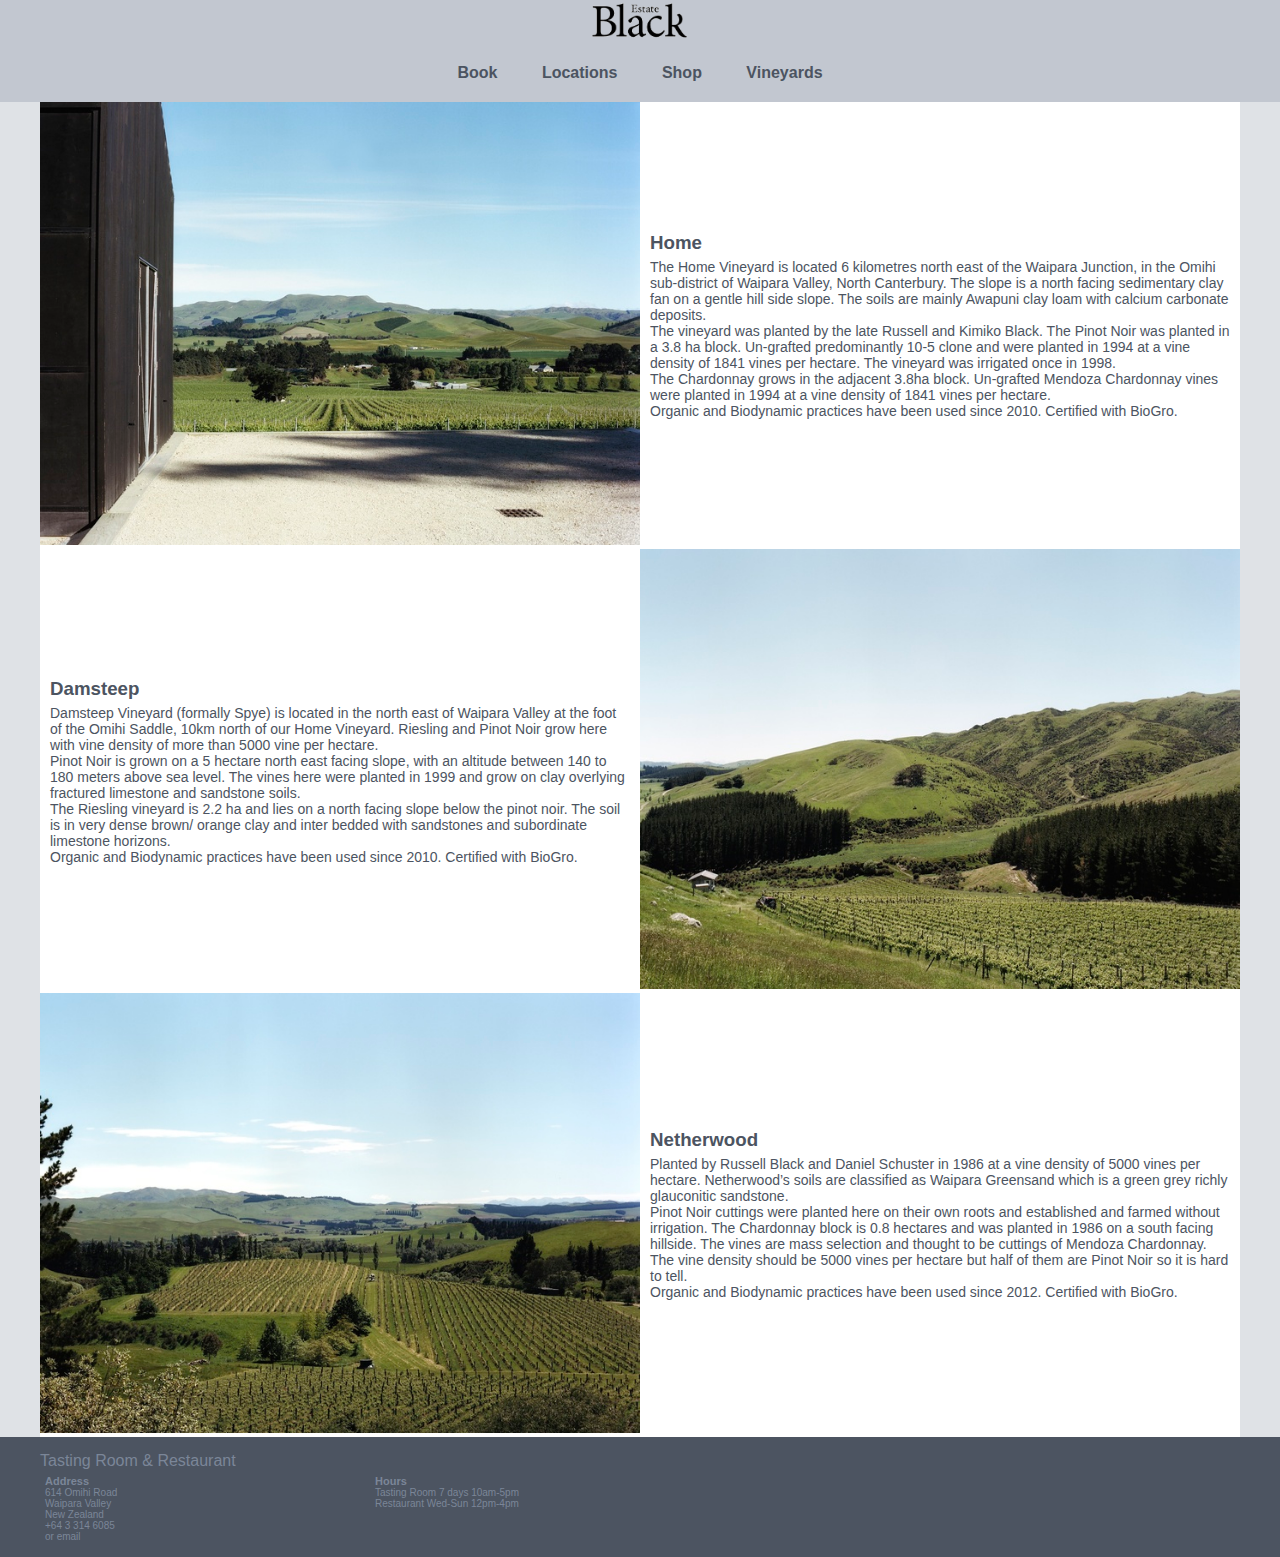
==== vineyards.html @ a9673de6 "Vineyard page created" ====
<!DOCTYPE html>
<html>
	<head>
		<meta charset="utf-8">
		<title>Vineyards</title>
		<meta name="viewport" content="width=device-width, initial-scale=1.0, user-scalable=no">
		<link rel="stylesheet" href="css/style.css" />
	</head>
	<body>
		<header id="header">
			<div id="logo">
				<a href="index.html">
					<img src="images/logoTran.png" alt="Logo" />
				</a>
			</div>
			<nav id="mainNav">
				<ul>
					<li class="dropdown">
						<button class="dropbtn">Book</button>
						<div class="dropdown-content">
    					<a href="">Table</a>
    					<a href="">Accommodation</a>
					    <a href="">Event</a>
  					</div>
					</li>
					<li class="dropdown">
						<button class="dropbtn">Locations</button>
						<div class="dropdown-content">
    					<a href="">Tasting Rooms & Restaurant</a>
    					<a href="">Something</a>
					    <a href="">Something</a>
  					</div>
					</li>
					<li class="dropdown">
						<a href="" class="dropbtn">Shop</a>
					</li>
					<li class="dropdown">
						<a class="dropbtn" href="vineyards.html">Vineyards</a>
						<div class="dropdown-content">
							<a href="vineyards.html#home">Home</a>
    					<a href="vineyards.html#damsteep">Damsteep</a>
					    <a href="vineyards.html#netherwood">Netherwood</a>
  					</div>
					</li>
				</ul>
			</nav>
		</header>
		<main id="mainContent">
			<section id="home">
				<div class="sectionImages">
					<img src="images/a83e47a18446aa3bc695aa4a582755f3.jpg" alt="Photo of home vineyard" />
				</div>
				<div class="sectionText">
					<h3>Home</h3>
					<p>
						The Home Vineyard is located 6 kilometres north east of the Waipara Junction, in the Omihi sub-district of Waipara Valley, North Canterbury. The slope is a north facing sedimentary clay fan on a gentle hill side slope. The soils are mainly Awapuni clay loam with calcium carbonate deposits.
						<br />The vineyard was planted by the late Russell and Kimiko Black. The Pinot Noir was planted in a 3.8 ha block. Un-grafted predominantly 10-5 clone and were planted in 1994 at a vine density of 1841 vines per hectare. The vineyard was irrigated once in 1998.
						<br />The Chardonnay grows in the adjacent 3.8ha block. Un-grafted Mendoza Chardonnay vines were planted in 1994 at a vine density of 1841 vines per hectare.
						<br />Organic and Biodynamic practices have been used since 2010. Certified with BioGro.
				</div>
			</section>
			<section id="damsteep">
				<div class="sectionImages">
					<img src="images/b620d79f6e4466defbb692652fd9e4da.jpg" alt="Photo of Damsteep vineyard" />
				</div>
				<div class="sectionText">
					<h3>Damsteep</h3>
					<p>
						Damsteep Vineyard (formally Spye) is located in the north east of Waipara Valley at the foot of the Omihi Saddle, 10km north of our Home Vineyard. Riesling and Pinot Noir grow here with vine density of more than 5000 vine per hectare.
						<br />Pinot Noir is grown on a 5 hectare north east facing slope, with an altitude between 140 to 180 meters above sea level. The vines here were planted in 1999 and grow on clay overlying fractured limestone and sandstone soils.
						<br />The Riesling vineyard is 2.2 ha and lies on a north facing slope below the pinot noir. The soil is in very dense brown/ orange clay and inter bedded with sandstones and subordinate limestone horizons.
						<br />Organic and Biodynamic practices have been used since 2010. Certified with BioGro.
				</div>
			</section>
			<section id="netherwood">
				<div class="sectionImages">
					<img src="images/021b29862ea6d598e88b9c81e3b323f3.jpg" alt="Photo of home vineyard" />
				</div>
				<div class="sectionText">
					<h3>Netherwood</h3>
					<p>
						Planted by Russell Black and Daniel Schuster in 1986 at a vine density of 5000 vines per hectare. Netherwood’s soils are classified as Waipara Greensand which is a green grey richly glauconitic sandstone.
						<br />Pinot Noir cuttings were planted here on their own roots and established and farmed without irrigation. The Chardonnay block is 0.8 hectares and was planted in 1986 on a south facing hillside. The vines are mass selection and thought to be cuttings of Mendoza Chardonnay. The vine density should be 5000 vines per hectare but half of them are Pinot Noir so it is hard to tell.
						<br />Organic and Biodynamic practices have been used since 2012. Certified with BioGro.
				</div>
			</section>
		</main>
		<footer id="footer">
			<div id="footerAll"
				<h3>Tasting Room & Restaurant</h3>
				<div id="footerContent">
					<div id="tastingRooms">
						<h4>Address</h4>
						<p>
							614 Omihi Road<br />
							Waipara Valley<br />
							New Zealand<br />
							+64 3 314 6085<br />
							or email
						</p>
					</div>
					<div id="Hours">
						<h4>Hours</h4>
						<p>
							Tasting Room 7 days 10am-5pm<br />
							Restaurant Wed-Sun 12pm-4pm
						</p>
					</div>
				</div>
			</div>
		</footer>
	</body>
</html>
---- css/style.css ----
* {
  margin: 0;
  padding: 0;
  box-sizing: border-box;
  font-family: sans-serif; }

body {
  background-color: #dfe2e6; }

#header {
  width: 100vw;
  background-color: #c2c7d0;
  top: 0px; }
  #header #logo {
    text-align: center;
    margin: 0 auto; }
    #header #logo img {
      width: 100px;
      height: auto; }
  #header #mainNav ul {
    list-style: none;
    text-align: center; }
    #header #mainNav ul li {
      display: inline-block;
      padding: 5px; }
      #header #mainNav ul li a {
        color: #4c5461;
        text-decoration: none; }
    #header #mainNav ul .dropdown {
      position: relative;
      display: inline-block; }
      #header #mainNav ul .dropdown .dropbtn {
        padding: 15px;
        border: none;
        background-color: #c2c7d0;
        color: #4c5461;
        font-size: 16px;
        text-decoration: none;
        font-weight: bold; }
      #header #mainNav ul .dropdown .dropdown-content {
        display: none;
        position: absolute; }
        #header #mainNav ul .dropdown .dropdown-content a {
          color: #4c5461;
          font-size: 14px;
          text-decoration: none;
          padding: 15px;
          display: block; }
        #header #mainNav ul .dropdown .dropdown-content a:hover {
          background-color: #dfe2e6; }
    #header #mainNav ul .dropdown:hover .dropdown-content {
      display: block;
      background-color: #c2c7d0; }

#mainContent {
  width: 100vw;
  max-width: 1200px;
  margin: 0 auto;
  background-color: white; }

.sectionImages img {
  width: 100vw;
  height: auto; }

.sectionText {
  margin: 10px; }
  .sectionText h3 {
    color: #4c5461;
    padding-bottom: 5px; }
  .sectionText p {
    color: #4c5461;
    font-size: 14px;
    text-decoration: none; }

#theWine {
  text-align: center; }
  #theWine img {
    max-height: 200px;
    width: auto; }
  #theWine .sectionText {
    text-align: left; }

#tastingRooms, #Hours {
  width: 50vw;
  margin: 5px; }

#currentReleases {
  display: none; }

#footer {
  width: 100vw;
  background-color: #4c5461;
  color: #7b8698;
  padding-bottom: 10px;
  padding-top: 15px;
  bottom: 0px; }
  #footer #footerAll {
    max-width: 1200px;
    margin: 0 auto; }
    #footer #footerAll #footerContent {
      display: flex; }
      #footer #footerAll #footerContent h3 {
        font-size: 12px; }
      #footer #footerAll #footerContent h4 {
        font-size: 11px; }
      #footer #footerAll #footerContent P {
        font-size: 10px; }

@media only screen and (min-width: 768px) {
  #mainContent section {
    display: flex;
    align-items: center; }

  .sectionImages img {
    width: 50vw;
    max-width: 600px;
    height: auto; }

  .sectionText {
    width: 50vw;
    height: auto; }

  #about .sectionImages {
    order: 2; }
  #about .sectionText {
    order: 1; }

  #damsteep .sectionImages {
    order: 2; }
  #damsteep .sectionText {
    order: 1; }

  #theWine .sectionImages {
    width: 50vw; }
  #theWine img {
    max-height: 300px; }

  #tastingRooms, #Hours {
    width: 25vw; } }
@media only screen and (min-width: 1200px) {
  #currentReleases {
    display: flex; }
    #currentReleases .wines {
      width: 25vw;
      padding: 10px; }
      #currentReleases .wines a {
        text-decoration: none;
        color: #4c5461; }
      #currentReleases .wines .price {
        text-align: right;
        align-items: baseline;
        font-weight: bold; } }

/*# sourceMappingURL=style.css.map */
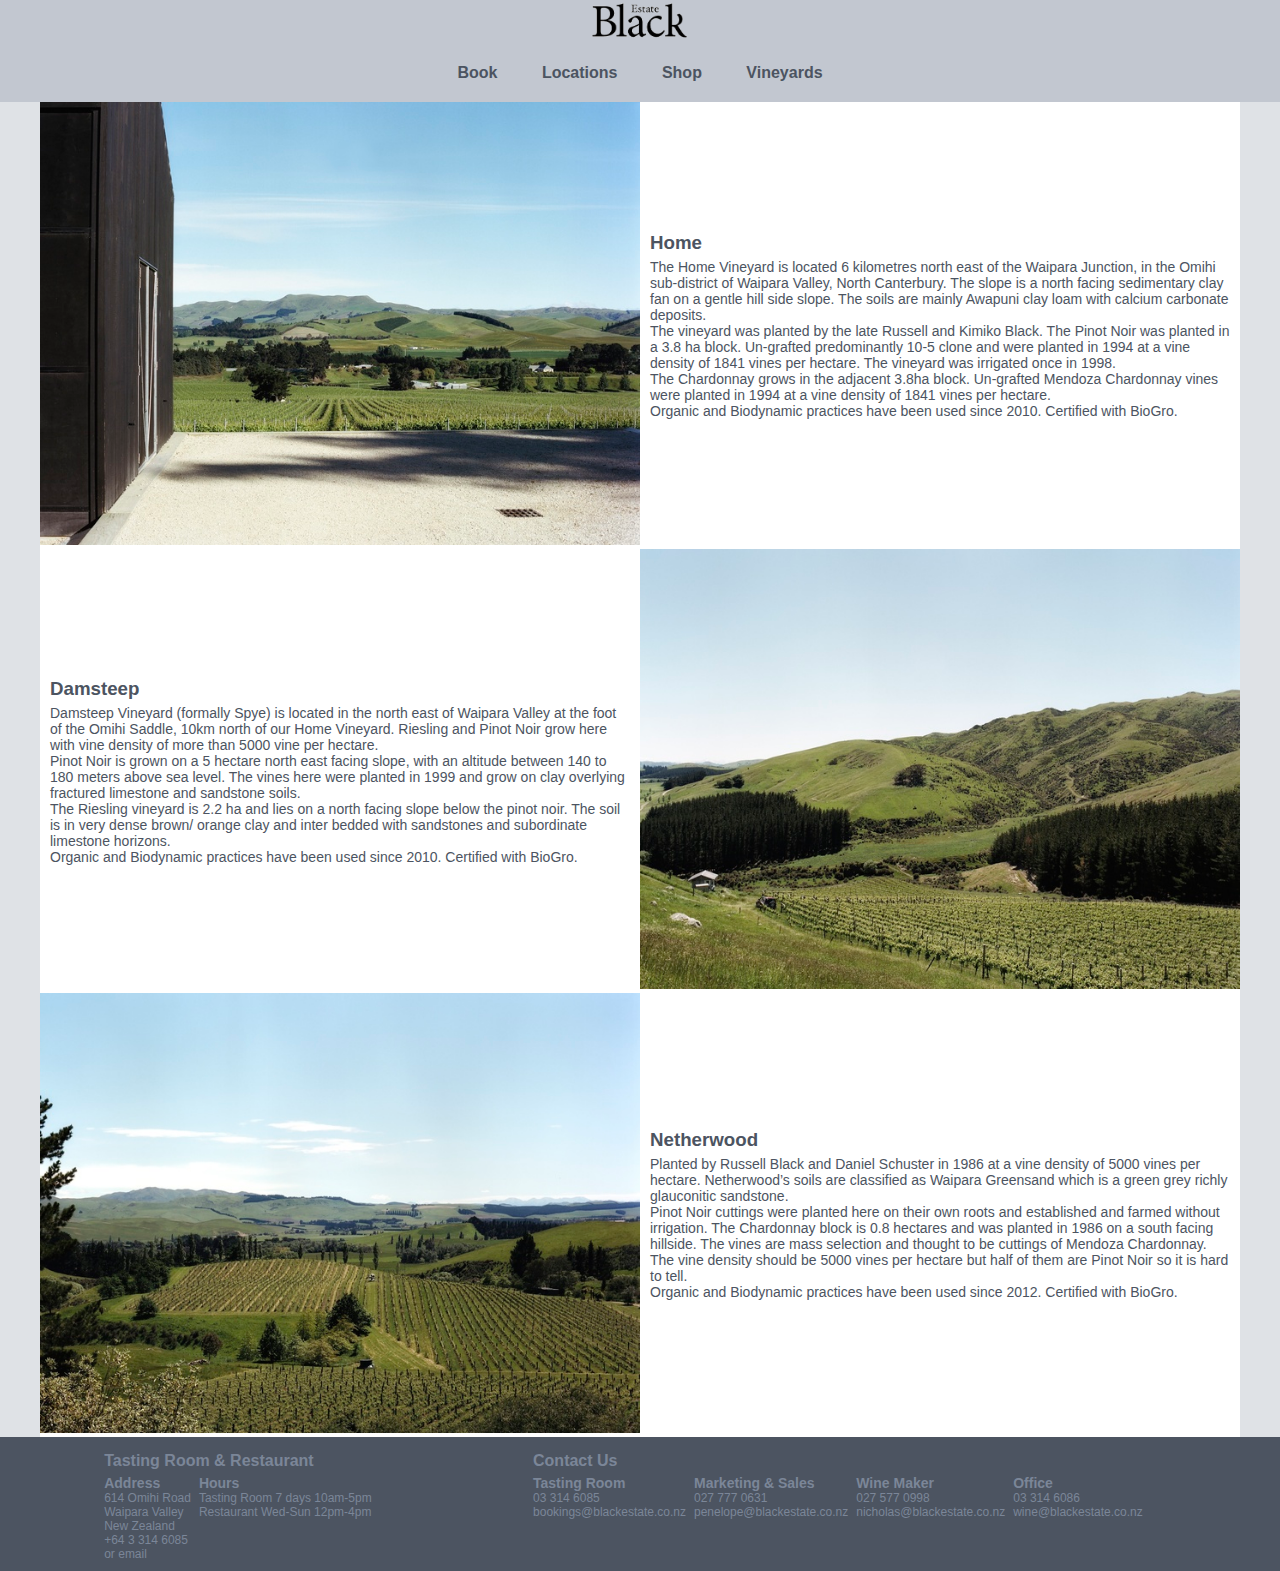
==== commit 14747cb6: "Contact us added to footer" ====
--- a/vineyards.html
+++ b/vineyards.html
@@ -85,29 +85,65 @@
 				</div>
 			</section>
 		</main>
-		<footer id="footer">
-			<div id="footerAll"
-				<h3>Tasting Room & Restaurant</h3>
-				<div id="footerContent">
-					<div id="tastingRooms">
-						<h4>Address</h4>
-						<p>
-							614 Omihi Road<br />
-							Waipara Valley<br />
-							New Zealand<br />
-							+64 3 314 6085<br />
-							or email
-						</p>
+		<footer>
+			<div id="footer">
+				<section id="roomRestaurant">
+					<h3>Tasting Room & Restaurant</h3>
+					<div class="footerContent">
+						<div class="contOptions">
+							<h4>Address</h4>
+							<p>
+								614 Omihi Road<br />
+								Waipara Valley<br />
+								New Zealand<br />
+								+64 3 314 6085<br />
+								or <a href="mailto:bookings@blackestate.co.nz">email</a>
+							</p>
+						</div>
+						<div class="contOptions">
+							<h4>Hours</h4>
+							<p>
+								Tasting Room 7 days 10am-5pm<br />
+								Restaurant Wed-Sun 12pm-4pm
+							</p>
+						</div>
 					</div>
-					<div id="Hours">
-						<h4>Hours</h4>
-						<p>
-							Tasting Room 7 days 10am-5pm<br />
-							Restaurant Wed-Sun 12pm-4pm
-						</p>
+				</section>
+				<section id="contactUs">
+					<h3>Contact Us</h3>
+					<div class="footerContent">
+						<div class="contOptions">
+							<h4>Tasting Room</h4>
+							<p>
+								03 314 6085<br />
+								<a href="mailto:bookings@blackestate.co.nz">bookings@blackestate.co.nz</a>
+							</p>
+						</div>
+						<div class="contOptions">
+							<h4>Marketing & Sales</h4>
+							<p>
+								027 777 0631<br />
+								<a href="mailto:penelope@blackestate.co.nz">penelope@blackestate.co.nz</a>
+							</p>
+						</div>
+						<div class="contOptions">
+							<h4>Wine Maker</h4>
+							<p>
+								027 577 0998<br />
+								<a href="mailto:nicholas@blackestate.co.nz">nicholas@blackestate.co.nz</a>
+							</p>
+						</div>
+						<div class="contOptions">
+							<h4>Office</h4>
+							<p>
+								03 314 6086<br />
+								<a href="mailto:wine@blackestate.co.nz">wine@blackestate.co.nz</a>
+							</p>
+						</div>
 					</div>
-				</div>
+				</section>
 			</div>
 		</footer>
+		<div class="clear"></div>
 	</body>
 </html>
--- a/css/style.css
+++ b/css/style.css
@@ -87,24 +87,8 @@
 #currentReleases {
   display: none; }
 
-#footer {
-  width: 100vw;
-  background-color: #4c5461;
-  color: #7b8698;
-  padding-bottom: 10px;
-  padding-top: 15px;
-  bottom: 0px; }
-  #footer #footerAll {
-    max-width: 1200px;
-    margin: 0 auto; }
-    #footer #footerAll #footerContent {
-      display: flex; }
-      #footer #footerAll #footerContent h3 {
-        font-size: 12px; }
-      #footer #footerAll #footerContent h4 {
-        font-size: 11px; }
-      #footer #footerAll #footerContent P {
-        font-size: 10px; }
+footer {
+  display: none; }
 
 @media only screen and (min-width: 768px) {
   #mainContent section {
@@ -136,7 +120,20 @@
     max-height: 300px; }
 
   #tastingRooms, #Hours {
-    width: 25vw; } }
+    width: 25vw; }
+
+  #currentReleases {
+    display: flex; }
+    #currentReleases .wines {
+      width: 50vw;
+      padding: 10px; }
+      #currentReleases .wines a {
+        text-decoration: none;
+        color: #4c5461; }
+      #currentReleases .wines .price {
+        text-align: right;
+        align-items: baseline;
+        font-weight: bold; } }
 @media only screen and (min-width: 1200px) {
   #currentReleases {
     display: flex; }
@@ -149,6 +146,36 @@
       #currentReleases .wines .price {
         text-align: right;
         align-items: baseline;
-        font-weight: bold; } }
+        font-weight: bold; }
+
+  footer {
+    display: inline-block;
+    width: 100vw;
+    background-color: #4c5461;
+    color: #7b8698;
+    padding-bottom: 10px;
+    padding-top: 15px;
+    bottom: 0px;
+    margin: 0 auto; }
+    footer #footer {
+      max-width: 1200px;
+      margin: 0 auto;
+      display: flex; }
+      footer #footer section {
+        padding-right: 25px;
+        margin: 0 auto; }
+      footer #footer h3 {
+        font-size: 16px; }
+      footer #footer .footerContent {
+        display: flex; }
+        footer #footer .footerContent .contOptions {
+          padding-top: 5px;
+          padding-right: 8px; }
+        footer #footer .footerContent h4 {
+          font-size: 14px; }
+        footer #footer .footerContent P, footer #footer .footerContent a {
+          color: #7b8698;
+          font-size: 12px;
+          text-decoration: none; } }
 
 /*# sourceMappingURL=style.css.map */
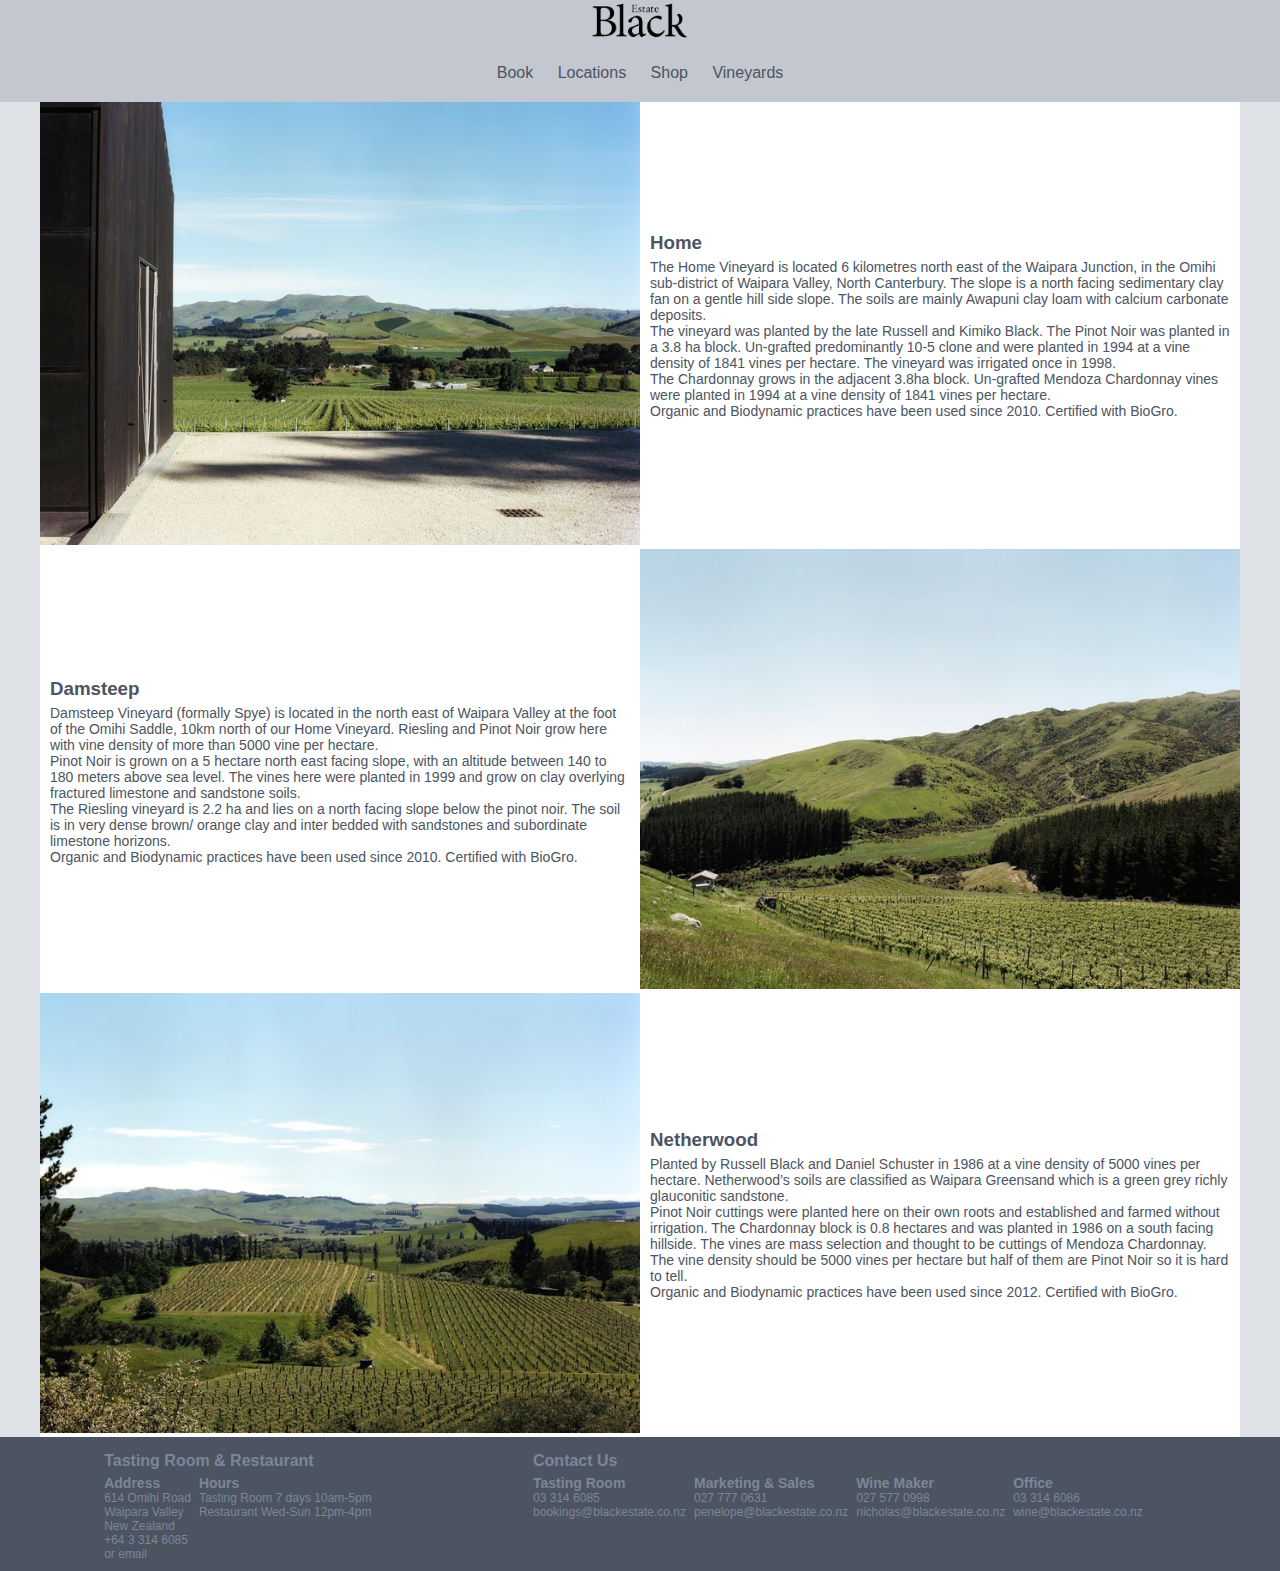
==== commit cd9c22a8: "Improved current releases for ipad" ====
--- a/vineyards.html
+++ b/vineyards.html
@@ -144,6 +144,5 @@
 				</section>
 			</div>
 		</footer>
-		<div class="clear"></div>
 	</body>
 </html>
--- a/css/style.css
+++ b/css/style.css
@@ -22,35 +22,33 @@
     text-align: center; }
     #header #mainNav ul li {
       display: inline-block;
-      padding: 5px; }
+      padding: 10px; }
       #header #mainNav ul li a {
         color: #4c5461;
         text-decoration: none; }
-    #header #mainNav ul .dropdown {
-      position: relative;
-      display: inline-block; }
-      #header #mainNav ul .dropdown .dropbtn {
+  #header #mainNav .dropdown {
+    position: relative;
+    display: inline-block; }
+    #header #mainNav .dropdown .dropbtn {
+      border: none;
+      background-color: #c2c7d0;
+      color: #4c5461;
+      font-size: 16px;
+      text-decoration: none; }
+    #header #mainNav .dropdown .dropdown-content {
+      display: none;
+      position: absolute; }
+      #header #mainNav .dropdown .dropdown-content a {
+        color: #4c5461;
+        font-size: 14px;
+        text-decoration: none;
         padding: 15px;
-        border: none;
-        background-color: #c2c7d0;
-        color: #4c5461;
-        font-size: 16px;
-        text-decoration: none;
-        font-weight: bold; }
-      #header #mainNav ul .dropdown .dropdown-content {
-        display: none;
-        position: absolute; }
-        #header #mainNav ul .dropdown .dropdown-content a {
-          color: #4c5461;
-          font-size: 14px;
-          text-decoration: none;
-          padding: 15px;
-          display: block; }
-        #header #mainNav ul .dropdown .dropdown-content a:hover {
-          background-color: #dfe2e6; }
-    #header #mainNav ul .dropdown:hover .dropdown-content {
-      display: block;
-      background-color: #c2c7d0; }
+        display: block; }
+      #header #mainNav .dropdown .dropdown-content a:hover {
+        background-color: #dfe2e6; }
+  #header #mainNav .dropdown:hover .dropdown-content {
+    display: block;
+    background-color: #c2c7d0; }
 
 #mainContent {
   width: 100vw;
@@ -91,6 +89,9 @@
   display: none; }
 
 @media only screen and (min-width: 768px) {
+  #header #mainNav {
+    padding: 10px; }
+
   #mainContent section {
     display: flex;
     align-items: center; }
@@ -123,30 +124,25 @@
     width: 25vw; }
 
   #currentReleases {
-    display: flex; }
+    display: flex;
+    background-color: #dfe2e6; }
     #currentReleases .wines {
       width: 50vw;
-      padding: 10px; }
+      padding: 10px;
+      align-items: baseline; }
       #currentReleases .wines a {
         text-decoration: none;
         color: #4c5461; }
+      #currentReleases .wines p {
+        color: #4c5461;
+        font-size: 14px;
+        text-decoration: none; }
       #currentReleases .wines .price {
         text-align: right;
-        align-items: baseline;
         font-weight: bold; } }
 @media only screen and (min-width: 1200px) {
   #currentReleases {
-    display: flex; }
-    #currentReleases .wines {
-      width: 25vw;
-      padding: 10px; }
-      #currentReleases .wines a {
-        text-decoration: none;
-        color: #4c5461; }
-      #currentReleases .wines .price {
-        text-align: right;
-        align-items: baseline;
-        font-weight: bold; }
+    background-color: white; }
 
   footer {
     display: inline-block;
